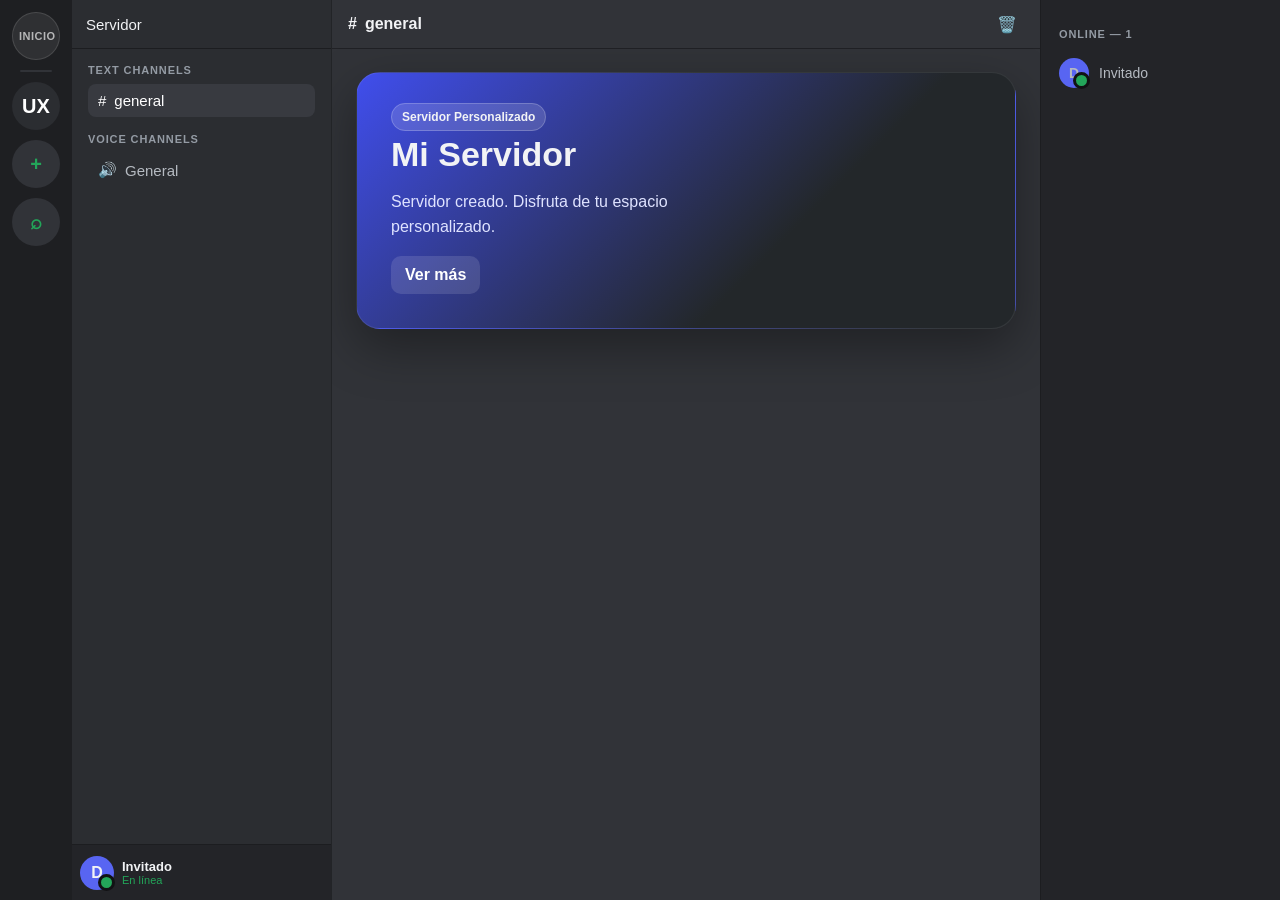
==== pages/custom-server.html @ 4077ccbb "Agregar servidores dinámicos para realizar pruebas" ====
<!DOCTYPE html>
<html lang="es">
<head>
  <meta charset="UTF-8" />
  <meta name="viewport" content="width=device-width, initial-scale=1.0" />
  <title>Servidor Personalizado</title>
  <link rel="stylesheet" href="../css/base.css" />
  <link rel="stylesheet" href="../css/discord-layout.css" />
  <link rel="stylesheet" href="../css/components.css" />
</head>
<body>
  <main class="app-shell">
    <aside class="server-rail">
      <button class="server-icon home-icon" onclick="window.location.href='../index.html'" title="Mensajes directos">
        INICIO
      </button>

      <span class="rail-divider"></span>

      <button class="server-icon ux-server" onclick="window.location.href='server-ux.html'">UX</button>
      <button class="server-icon add" data-open-modal="createServerModal">+</button>
      <button class="server-icon compass">⌕</button>
    </aside>

    <aside class="guild-sidebar">
      <header class="guild-header">
        <h1 id="serverName">Servidor</h1>
      </header>

      <nav class="channel-list">
        <div class="channel-group">
          <h4>TEXT CHANNELS</h4>
          <a class="channel active" href="#"><span>#</span>general</a>
        </div>
        
        <div class="channel-group">
          <h4>VOICE CHANNELS</h4>
          <a class="channel" href="#"><span>🔊</span>General</a>
        </div>
      </nav>

      <footer class="user-panel">
        <div class="avatar small online">D</div>
        <div class="user-meta">
          <strong>Invitado</strong>
          <span>En línea</span>
        </div>
      </footer>
    </aside>

    <section class="content-area">
      <header class="top-bar">
        <div class="channel-title"><span>#</span>general</div>
        <div class="top-actions">
          <button class="icon-button" onclick="deleteCurrentServer()">🗑️</button>
        </div>
      </header>

      <div class="discord-home">
        <section class="hero-panel">
          <div>
            <span class="badge">Servidor Personalizado</span>
            <h2 id="heroName">Mi Servidor</h2>
            <p>Servidor creado. Disfruta de tu espacio personalizado.</p>
            <button class="secondary-btn">Ver más</button>
          </div>
        </section>
      </div>
    </section>

    <aside class="members-panel">
      <h3>ONLINE — 1</h3>
      <div class="member">
        <div class="avatar tiny online">D</div>
        <span>Invitado</span>
      </div>
    </aside>
  </main>

  <div class="modal-backdrop hidden" id="createServerModal">
    <div class="modal-card">
      <button class="modal-close" data-close-modal="createServerModal">×</button>
      <h2>Crear nuevo servidor</h2>
      <p>Dale un nombre a tu nuevo servidor</p>
      <div class="search-box large">
        <input type="text" id="serverNameInput" placeholder="Mi Servidor" />
      </div>
      <button class="primary-btn full" onclick="createServer()">Crear</button>
    </div>
  </div>

  <script src="../js/main.js"></script>
  <script>
    function getServerName() {
      const params = new URLSearchParams(window.location.search);
      return params.get('name');
    }

    function deleteCurrentServer() {
      const serverName = getServerName();
      if (!serverName) return;

      if (confirm(`¿Eliminar servidor "${serverName}"?`)) {
        deleteServer(serverName);
        window.location.href = '../index.html';
      }
    }

    function initServer() {
      const serverName = getServerName();
      if (serverName) {
        document.getElementById('serverName').textContent = serverName;
        document.getElementById('heroName').textContent = serverName;
        document.title = `Servidor: ${serverName}`;
      }
    }

    initServer();
  </script>
</body>
</html>
---- css/base.css ----
:root {
  --bg-900: #1e1f22;
  --bg-850: #232428;
  --bg-800: #2b2d31;
  --bg-700: #313338;
  --bg-600: #383a40;
  --text: #f2f3f5;
  --muted: #b5bac1;
  --soft: #949ba4;
  --brand: #5865f2;
  --brand-hover: #4752c4;
  --green: #23a559;
  --danger: #da373c;
  --yellow: #f0b232;
  --pink: #eb459e;
  --border: rgba(255, 255, 255, 0.08);
  --shadow: 0 18px 50px rgba(0, 0, 0, 0.35);
  --radius: 16px;
}

* {
  box-sizing: border-box;
}

html,
body {
  height: 100%;
  margin: 0;
}

body {
  font-family: Inter, Arial, Helvetica, sans-serif;
  background: var(--bg-900);
  color: var(--text);
  overflow: hidden;
}

a {
  color: inherit;
  text-decoration: none;
}

button,
input {
  font: inherit;
}

button {
  cursor: pointer;
  border: 0;
}

.hidden {
  display: none !important;
}

.muted {
  opacity: 0.55;
}

.full {
  width: 100%;
}
---- css/discord-layout.css ----
.app-shell {
  height: 100vh;
  display: grid;
  grid-template-columns: 72px 260px minmax(520px, 1fr) 240px;
  background: var(--bg-800);
}

.server-rail {
  background: var(--bg-900);
  padding: 12px 0;
  display: flex;
  flex-direction: column;
  align-items: center;
  gap: 10px;
}

.server-icon {
  width: 48px;
  height: 48px;
  border-radius: 50%;
  background: var(--bg-700);
  color: var(--text);
  font-weight: 800;
  font-size: 20px;
  display: grid;
  place-items: center;
  transition: 0.16s;
  position: relative;
  cursor: pointer;
}

.server-icon:hover,
.server-icon.active {
  border-radius: 16px;
  background: var(--brand);
}

.server-icon.active:before {
  content: "";
  position: absolute;
  left: -12px;
  width: 4px;
  height: 36px;
  border-radius: 0 6px 6px 0;
  background: #fff;
}

.server-icon.add,
.server-icon.compass {
  color: var(--green);
}

.server-icon.add:hover,
.server-icon.compass:hover {
  background: var(--green);
  color: #fff;
}

.server-icon.home-icon {
  font-size: 11px;
  font-weight: 700;
  letter-spacing: 0.5px;
  background: rgba(255, 255, 255, 0.08);
  border: 1px solid rgba(255, 255, 255, 0.12);
  color: rgba(255, 255, 255, 0.65);
  transition: all 0.2s ease;
}

.server-icon.home-icon:hover {
  background: rgba(255, 255, 255, 0.12);
  color: #fff;
  border-color: rgba(255, 255, 255, 0.18);
}

.server-icon.home-icon.active {
  background: #23a55a;
  color: #fff;
  border: 1px solid #23a55a;
  box-shadow: 0 0 12px rgba(35, 165, 90, 0.35);
}

.rail-divider {
  width: 32px;
  height: 2px;
  background: var(--bg-700);
  border-radius: 4px;
}

.guild-sidebar {
  background: var(--bg-800);
  display: flex;
  flex-direction: column;
  min-width: 0;
  border-right: 1px solid rgba(0, 0, 0, 0.2);
}

.guild-header {
  height: 48px;
  padding: 0 14px;
  display: flex;
  align-items: center;
  justify-content: space-between;
  box-shadow: 0 1px 0 rgba(0, 0, 0, 0.35);
}

.guild-header h1 {
  font-size: 15px;
  margin: 0;
  font-weight: 500;
}

.icon-button {
  background: transparent;
  color: var(--muted);
  border-radius: 8px;
  padding: 7px;
  transition: 0.16s;
}

.icon-button:hover {
  background: var(--bg-600);
  color: #fff;
}

.channel-list {
  padding: 0 8px;
  overflow: auto;
  flex: 1;
}

.channel-group {
  margin: 16px 8px 4px;
}

.channel-group h4 {
  font-size: 11px;
  color: var(--soft);
  text-transform: uppercase;
  font-weight: 800;
  margin: 0 0 8px 0;
  letter-spacing: 0.08em;
}

.channel {
  display: flex;
  gap: 8px;
  align-items: center;
  color: var(--muted);
  padding: 8px 10px;
  border-radius: 8px;
  margin: 1px 0;
  font-size: 15px;
  font-weight: 400;
  transition: 0.16s;
  cursor: pointer;
  background: transparent;
  border: none;
  width: 100%;
  text-align: left;
}

.channel:hover,
.channel.active {
  background: var(--bg-600);
  color: #fff;
}

.user-panel {
  height: 56px;
  background: #232428;
  display: flex;
  align-items: center;
  gap: 8px;
  padding: 8px;
  margin-top: auto;
  border-top: 1px solid rgba(0, 0, 0, 0.2);
}

.user-meta {
  display: flex;
  flex-direction: column;
  min-width: 0;
  flex: 1;
}

.user-meta strong {
  font-size: 13px;
}

.user-meta span {
  font-size: 11px;
  color: var(--green);
}

.content-area {
  display: flex;
  flex-direction: column;
  background: var(--bg-700);
  min-width: 0;
}

.top-bar {
  height: 48px;
  display: flex;
  align-items: center;
  gap: 14px;
  padding: 0 16px;
  box-shadow: 0 1px 0 rgba(0, 0, 0, 0.35);
  background: var(--bg-700);
}

.channel-title {
  font-weight: 800;
  display: flex;
  gap: 8px;
}

.top-bar p {
  margin: 0;
  color: var(--muted);
  font-size: 13px;
}

.top-actions {
  margin-left: auto;
  display: flex;
  align-items: center;
  gap: 8px;
}

.discord-home {
  padding: 24px;
  overflow: auto;
  flex: 1;
}


.members-panel {
  background: #232428;
  padding: 18px 10px;
  overflow: auto;
  border-left: 1px solid rgba(0, 0, 0, 0.2);
}

.members-panel h3 {
  font-size: 11px;
  color: var(--soft);
  padding: 0 8px;
  margin: 10px 0;
  text-transform: uppercase;
  letter-spacing: 0.08em;
}

.member {
  display: flex;
  gap: 10px;
  align-items: center;
  padding: 8px;
  border-radius: 8px;
  color: var(--muted);
  font-size: 14px;
  transition: 0.16s;
  cursor: pointer;
}

.member:hover {
  background: var(--bg-600);
  color: #fff;
}

.green-dot {
  box-shadow: inset -7px -7px 0 -4px var(--green);
}

.discord-logo {
  background: var(--brand);
  color: #fff;
  font-weight: 800;
  display: grid;
  place-items: center;
  cursor: pointer;
  transition: 0.16s;
}

.discord-logo:hover {
  border-radius: 16px;
  background: #4752c4;
}

.dm-mode {
  grid-template-columns: 72px 260px minmax(0, 1fr);
}

.dm-sidebar {
  background: #111214;
  display: flex;
  flex-direction: column;
  height: 100vh;
}

.direct-messages {
  padding: 12px 8px;
  flex: 1;
  overflow-y: auto;
}

.dm-section-title {
  display: flex;
  justify-content: space-between;
  color: #949ba4;
  font-size: 12px;
  text-transform: uppercase;
  padding: 8px 8px;
  letter-spacing: 0.08em;
}

.dm-section-title button {
  background: transparent;
  border: 0;
  color: #949ba4;
  font-size: 18px;
  cursor: pointer;
  transition: 0.16s;
}

.dm-user {
  display: flex;
  gap: 10px;
  align-items: center;
  padding: 8px;
  border-radius: 6px;
  text-decoration: none;
  color: #dbdee1;
  transition: 0.16s;
  cursor: pointer;
}

.dm-user:hover {
  background: #2b2d31;
}

.dm-user div:last-child {
  display: flex;
  flex-direction: column;
}

.dm-user strong {
  font-size: 14px;
}

.dm-user span {
  color: #949ba4;
  font-size: 12px;
}

.friends-area {
  background: #17181c;
}

.friends-topbar {
  gap: 18px;
}

.friends-content {
  display: grid;
  grid-template-columns: minmax(0, 1fr) 360px;
  height: calc(100vh - 56px);
}

.friends-list-panel {
  padding: 20px 24px;
  overflow-y: auto;
  border-right: 1px solid #25272c;
}

.friend-search {
  height: 42px;
  display: flex;
  align-items: center;
  gap: 10px;
  background: #111214;
  border: 1px solid #2b2d31;
  border-radius: 6px;
  padding: 0 12px;
  margin-bottom: 22px;
}

.friend-search input {
  flex: 1;
  background: transparent;
  border: 0;
  color: #dbdee1;
  outline: none;
}

.friends-list-panel h3 {
  color: #fff;
  font-size: 13px;
  margin-bottom: 10px;
}

.friend-row {
  height: 62px;
  display: flex;
  align-items: center;
  gap: 14px;
  border-top: 1px solid #2b2d31;
  padding: 0 10px;
  border-radius: 8px;
}

.friend-row:hover {
  background: #2b2d31;
}

.friend-info {
  display: flex;
  flex-direction: column;
  gap: 3px;
}

.friend-info strong {
  color: #fff;
  font-size: 15px;
}

.friend-info span {
  color: #949ba4;
  font-size: 13px;
}

.friend-actions {
  margin-left: auto;
  display: flex;
  gap: 10px;
}

.friend-actions button {
  width: 34px;
  height: 34px;
  border-radius: 50%;
  border: 0;
  background: #2b2d31;
  color: #b5bac1;
  cursor: pointer;
}

.activity-panel {
  padding: 20px 14px;
  overflow-y: auto;
}

.activity-panel h2 {
  font-size: 20px;
  color: #fff;
  margin-bottom: 14px;
}

.activity-card {
  background: #232428;
  border-radius: 14px;
  padding: 14px;
  margin-bottom: 12px;
  color: #dbdee1;
}

.ux-server {
  background: #2b2d31;
  color: #fff;
}
---- css/components.css ----
.search-box {
  height: 38px;
  background: var(--bg-900);
  border-radius: 10px;
  display: flex;
  align-items: center;
  gap: 8px;
  padding: 0 11px;
  border: 1px solid var(--border);
}

.search-box input {
  background: transparent;
  border: 0;
  outline: 0;
  color: var(--text);
  width: 100%;
}

.search-box.large {
  height: 46px;
  margin: 18px 0;
}

.hero-panel {
  display: grid;
  grid-template-columns: 1fr 280px;
  gap: 18px;
  background: linear-gradient(135deg, #404eed, #23272a 65%);
  border-radius: 24px;
  padding: 34px;
  border: 1px solid var(--border);
  box-shadow: var(--shadow);
}

.hero-panel h2 {
  font-size: 34px;
  margin: 10px 0;
}

.hero-panel p {
  color: #dfe3ff;
  line-height: 1.55;
  max-width: 680px;
}

.badge {
  background: rgba(255, 255, 255, 0.14);
  border: 1px solid rgba(255, 255, 255, 0.2);
  border-radius: 999px;
  padding: 6px 10px;
  font-size: 12px;
  font-weight: 800;
}

.hero-actions {
  display: flex;
  gap: 12px;
  margin-top: 20px;
}

.primary-btn,
.secondary-btn,
.join-btn {
  border-radius: 10px;
  padding: 10px 14px;
  font-weight: 800;
}

.primary-btn {
  background: var(--brand);
  color: #fff;
}

.primary-btn:hover {
  background: var(--brand-hover);
}

.secondary-btn {
  background: rgba(255, 255, 255, 0.12);
  color: #fff;
}

.join-btn {
  background: var(--green);
  color: #fff;
  margin-left: auto;
}

.modal-backdrop {
  position: fixed;
  inset: 0;
  background: rgba(0, 0, 0, 0.65);
  display: grid;
  place-items: center;
  z-index: 10;
}

.modal-card {
  width: min(480px, 92vw);
  background: var(--bg-800);
  border-radius: 20px;
  padding: 24px;
  border: 1px solid var(--border);
  box-shadow: var(--shadow);
  position: relative;
}

.modal-card h2 {
  margin-top: 0;
}

.modal-card p {
  color: var(--muted);
  line-height: 1.5;
}

.modal-close {
  position: absolute;
  right: 14px;
  top: 12px;
  background: transparent;
  color: var(--muted);
  font-size: 26px;
}

.avatar {
  position: relative;
  border-radius: 50%;
  background: var(--brand);
  display: grid;
  place-items: center;
  font-weight: 800;
}

.avatar.small {
  width: 34px;
  height: 34px;
}

.avatar.tiny {
  width: 30px;
  height: 30px;
}

.avatar.medium {
  width: 36px;
  height: 36px;
  font-size: 15px;
}

.avatar.online::after,
.avatar.idle::after,
.avatar.dnd::after,
.avatar.offline::after {
  content: "";
  position: absolute;
  right: -1px;
  bottom: -1px;
  width: 11px;
  height: 11px;
  border: 3px solid #111214;
  border-radius: 50%;
}

.avatar.online::after {
  background: #23a55a;
}

.avatar.idle::after {
  background: #f0b232;
}

.avatar.dnd::after {
  background: #f23f43;
}

.avatar.offline::after {
  background: #80848e;
}

@media (max-width: 1050px) {
  .app-shell {
    grid-template-columns: 72px 240px 1fr;
  }

  .members-panel {
    display: none;
  }

  .hero-panel {
    grid-template-columns: 1fr;
  }
}
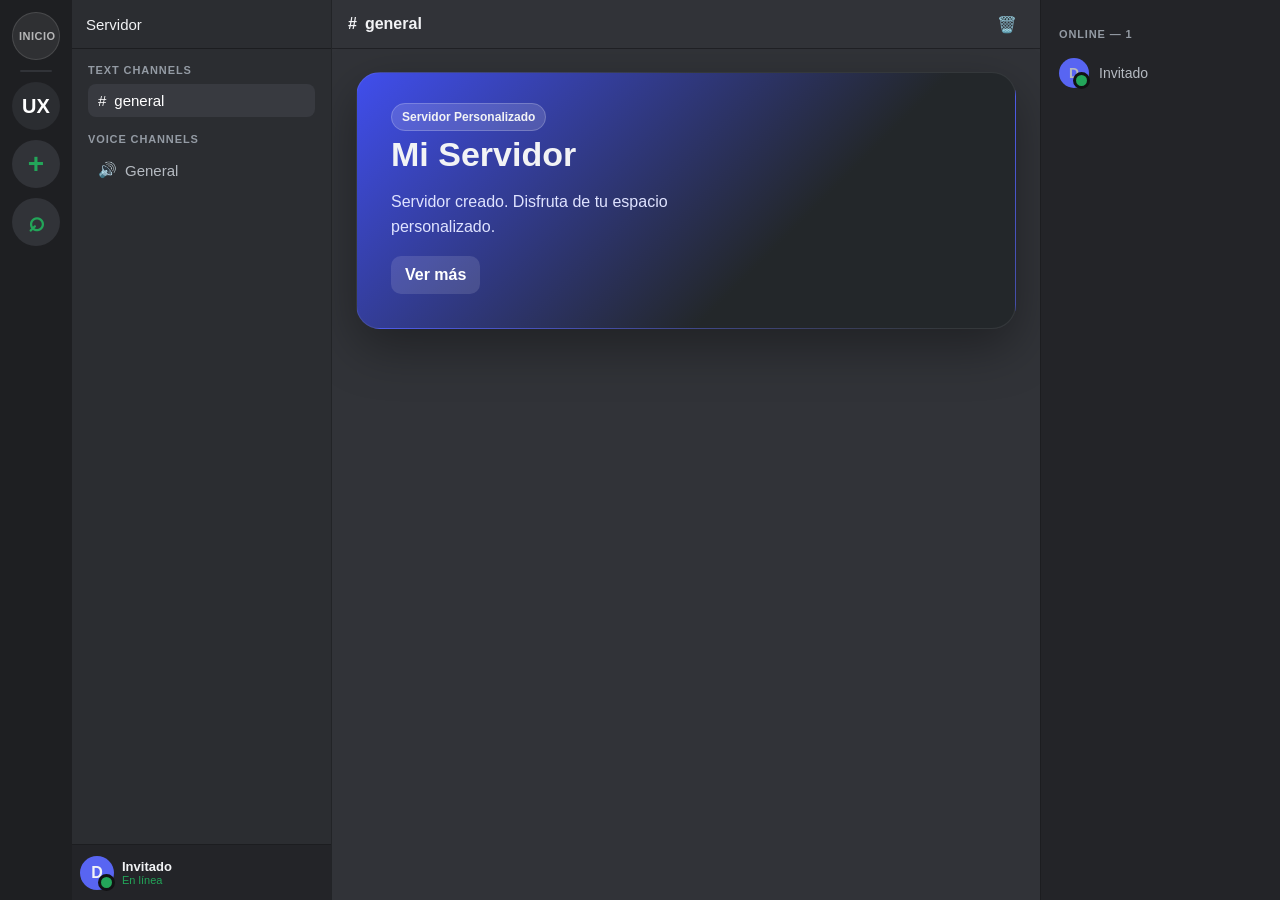
==== commit 6420e427: "Corregir bugs visuales" ====
--- a/pages/custom-server.html
+++ b/pages/custom-server.html
@@ -11,15 +11,15 @@
 <body>
   <main class="app-shell">
     <aside class="server-rail">
-      <button class="server-icon home-icon" onclick="window.location.href='../index.html'" title="Mensajes directos">
+      <button class="server-icon home-icon" onclick="window.location.href='../index.html'" aria-label="Mensajes directos">
         INICIO
       </button>
 
       <span class="rail-divider"></span>
 
-      <button class="server-icon ux-server" onclick="window.location.href='server-ux.html'">UX</button>
-      <button class="server-icon add" data-open-modal="createServerModal">+</button>
-      <button class="server-icon compass">⌕</button>
+      <button class="server-icon ux-server" onclick="window.location.href='server-ux.html'" aria-label="Servidor UXploradores">UX</button>
+      <button class="server-icon add" data-open-modal="createServerModal" aria-label="Crear servidor">+</button>
+      <button class="server-icon compass" aria-label="Buscar servidor">⌕</button>
     </aside>
 
     <aside class="guild-sidebar">
@@ -117,5 +117,13 @@
 
     initServer();
   </script>
+
+  <div class="search-servers hidden" id="searchServersModal">
+    <div class="search-servers-card">
+      <h2>Buscar Servidores</h2>
+      <input type="text" id="searchInput" placeholder="Escribe el nombre del servidor..." />
+      <div class="servers-list" id="serversList"></div>
+    </div>
+  </div>
 </body>
 </html>
--- a/css/discord-layout.css
+++ b/css/discord-layout.css
@@ -48,6 +48,11 @@
 .server-icon.add,
 .server-icon.compass {
   color: var(--green);
+  font-size: 28px;
+}
+
+.server-icon.compass {
+  line-height: 0.7;
 }
 
 .server-icon.add:hover,
--- a/css/components.css
+++ b/css/components.css
@@ -179,6 +179,140 @@
   background: #80848e;
 }
 
+.search-servers {
+  position: fixed;
+  inset: 0;
+  background: rgba(0, 0, 0, 0.65);
+  display: grid;
+  place-items: center;
+  z-index: 10;
+}
+
+.search-servers.hidden {
+  display: none;
+}
+
+.search-servers-card {
+  width: min(600px, 90vw);
+  background: var(--bg-800);
+  border-radius: 20px;
+  padding: 24px;
+  border: 1px solid var(--border);
+  box-shadow: var(--shadow);
+}
+
+.search-servers-card h2 {
+  margin-top: 0;
+  margin-bottom: 16px;
+}
+
+.search-servers-card input {
+  width: 100%;
+  height: 46px;
+  background: var(--bg-900);
+  border: 1px solid var(--border);
+  border-radius: 10px;
+  color: var(--text);
+  padding: 0 12px;
+  font-size: 16px;
+  margin-bottom: 16px;
+}
+
+.search-servers-card input::placeholder {
+  color: var(--muted);
+}
+
+.servers-list {
+  max-height: 400px;
+  overflow-y: auto;
+}
+
+.server-item {
+  display: flex;
+  align-items: center;
+  justify-content: space-between;
+  gap: 12px;
+  padding: 12px;
+  background: var(--bg-700);
+  border-radius: 10px;
+  margin-bottom: 8px;
+  transition: 0.16s;
+}
+
+.server-item:hover {
+  background: var(--bg-600);
+}
+
+.server-item-icon {
+  width: 40px;
+  height: 40px;
+  border-radius: 50%;
+  background: var(--brand);
+  display: grid;
+  place-items: center;
+  font-weight: 800;
+  color: #fff;
+}
+
+.server-item-name {
+  flex: 1;
+  color: var(--text);
+}
+
+.server-join-btn {
+  background: var(--brand);
+  color: #fff;
+  border: none;
+  border-radius: 6px;
+  padding: 6px 12px;
+  font-size: 13px;
+  font-weight: 600;
+  cursor: pointer;
+  transition: 0.16s;
+}
+
+.server-join-btn:hover {
+  background: #4c52c4;
+}
+
+.server-join-btn:active {
+  transform: scale(0.98);
+}
+
+.server-icon[aria-label]::after {
+  content: attr(aria-label);
+  position: absolute;
+  left: 100%;
+  top: 50%;
+  transform: translateY(-50%);
+  margin-left: 12px;
+  background: var(--bg-800);
+  color: var(--text);
+  padding: 10px 14px;
+  border-radius: 6px;
+  font-size: 13px;
+  font-weight: 500;
+  white-space: nowrap;
+  pointer-events: none;
+  opacity: 0;
+  visibility: hidden;
+  transition: opacity 0.2s, visibility 0.2s;
+  z-index: 100;
+  border: 1px solid var(--brand);
+  box-shadow: 0 4px 12px rgba(0, 0, 0, 0.4);
+}
+
+.server-icon[aria-label]:hover::after {
+  opacity: 1;
+  visibility: visible;
+}
+
+.servers-empty {
+  color: var(--muted);
+  text-align: center;
+  padding: 24px;
+}
+
 @media (max-width: 1050px) {
   .app-shell {
     grid-template-columns: 72px 240px 1fr;
